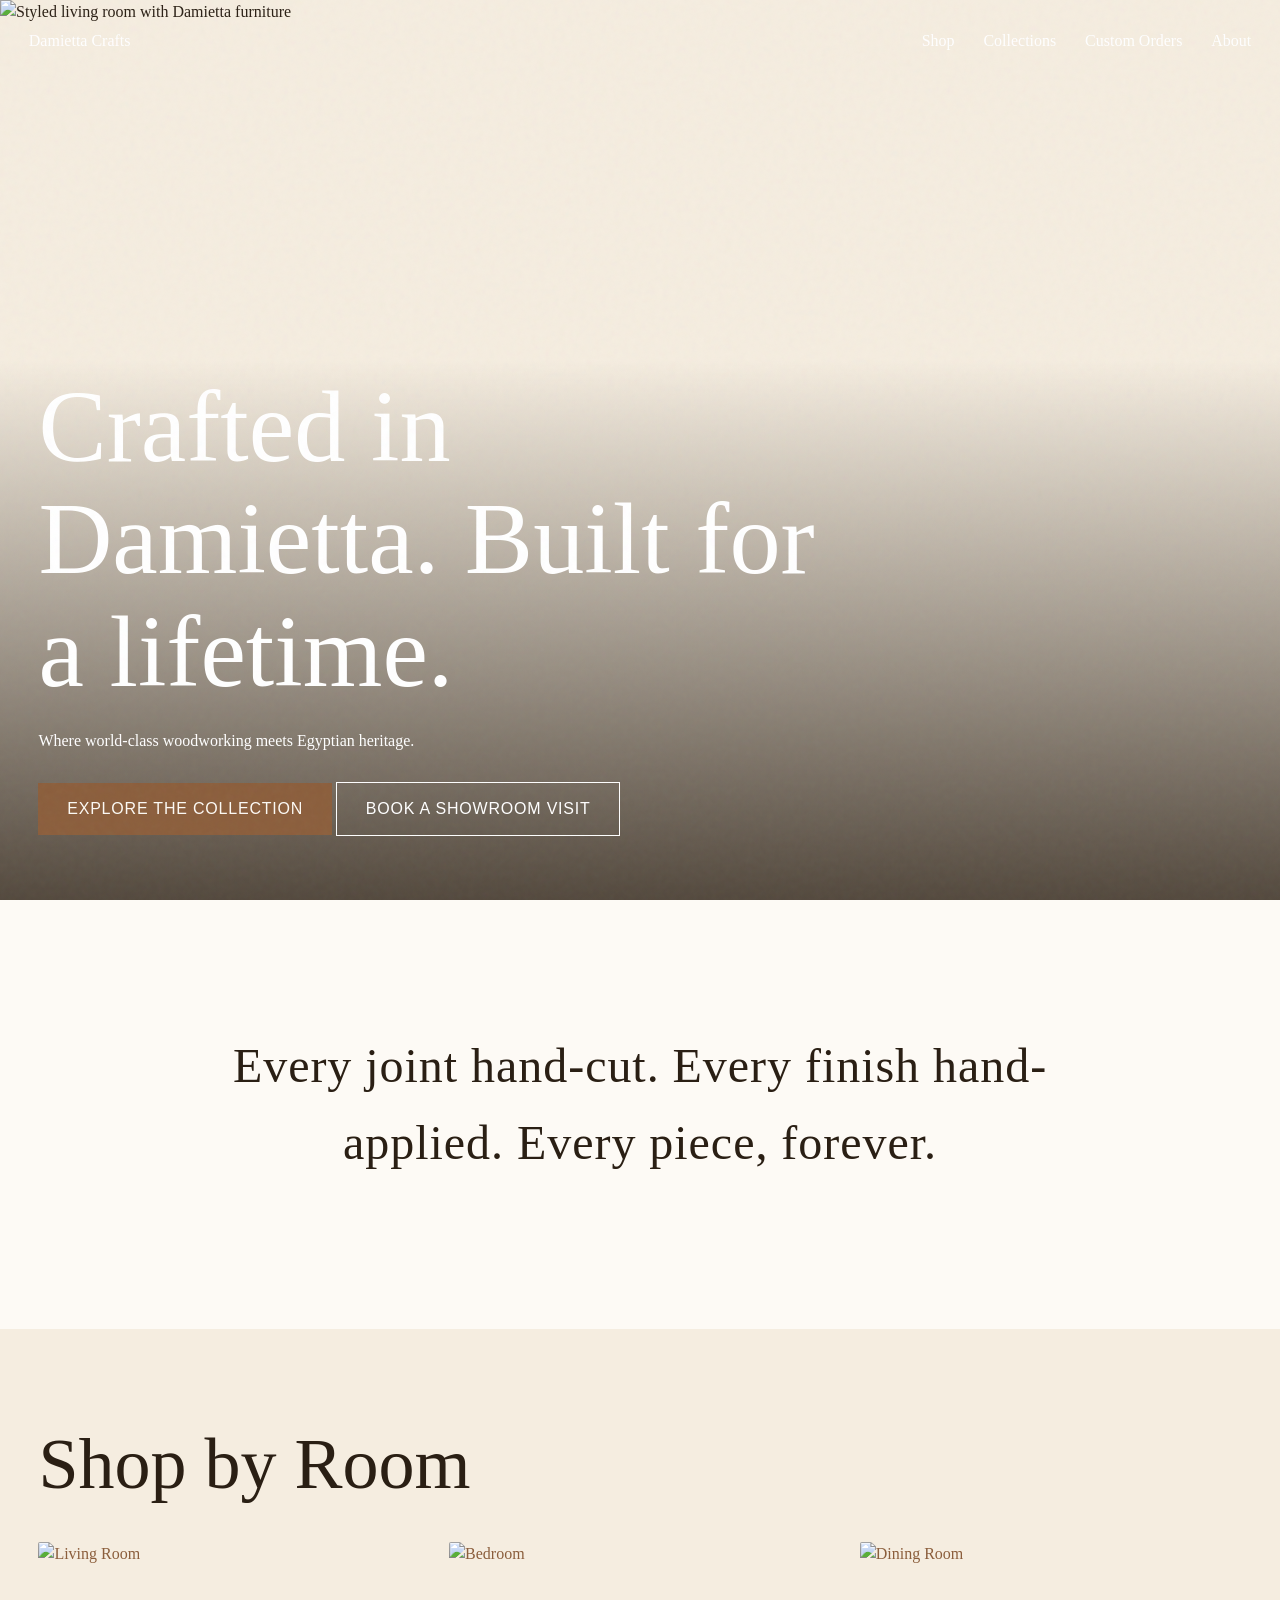
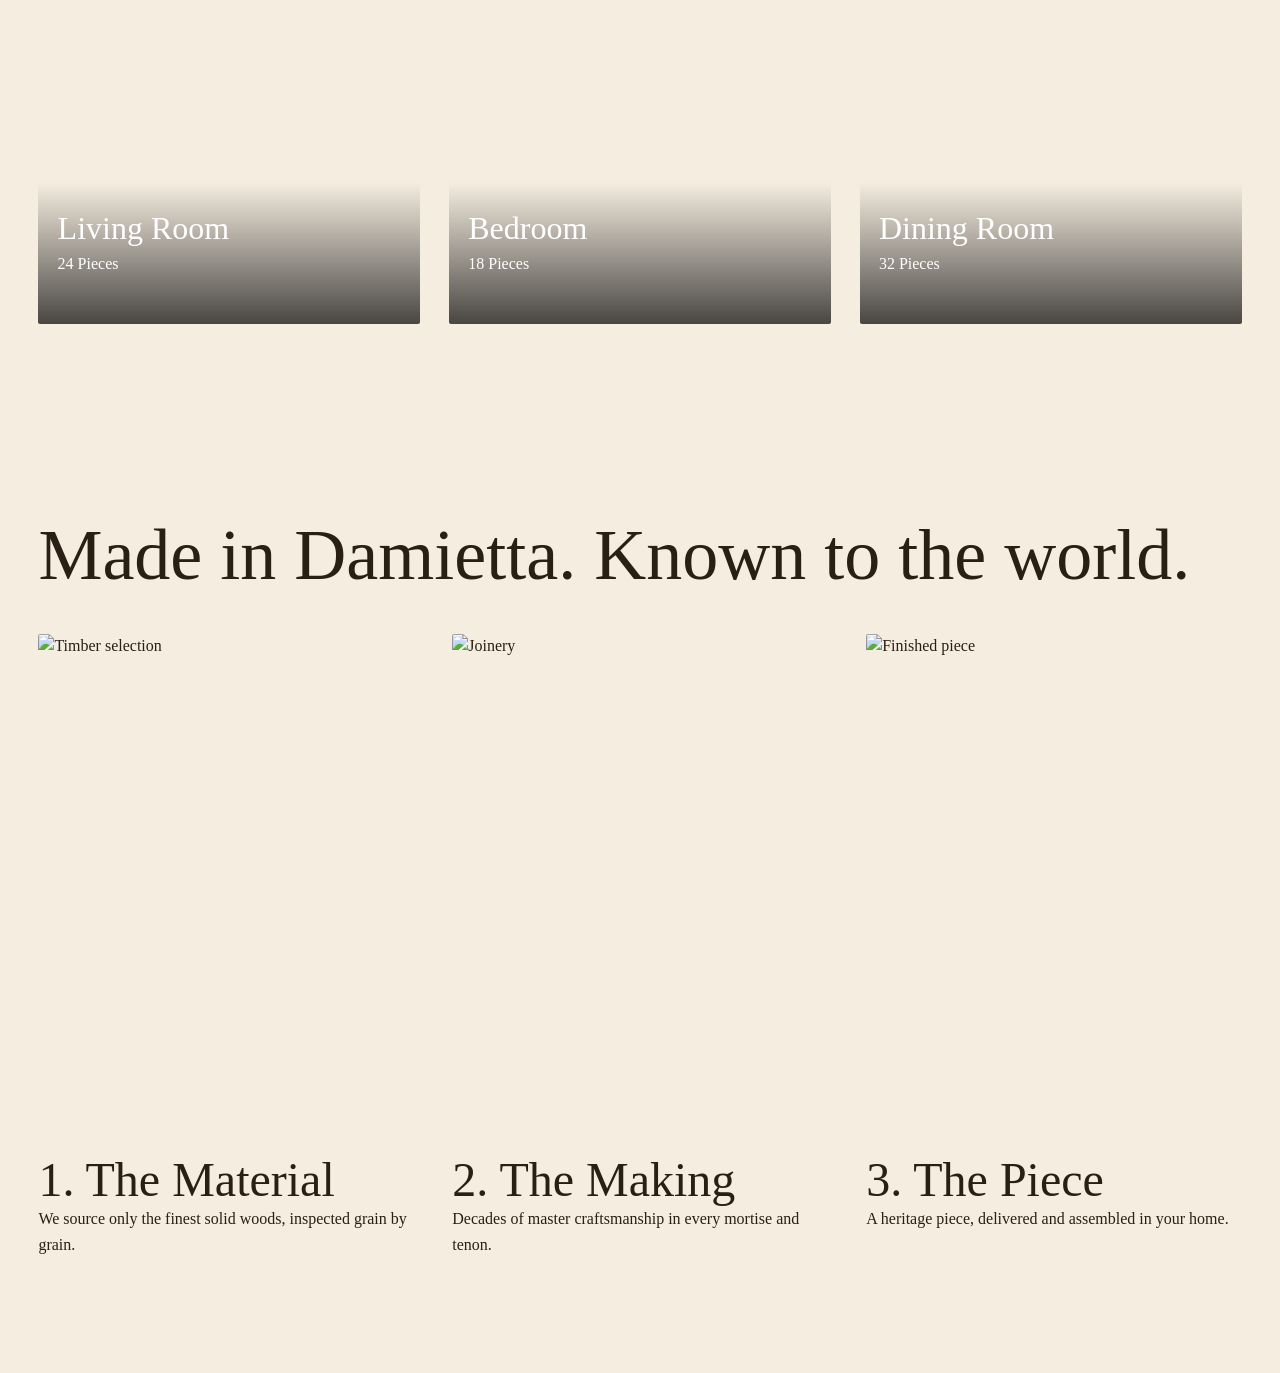
==== pages/index.html @ 462aa931 "Implement Damietta Heritage Design System - Built robust CSS custom property token system - Configur" ====
<!DOCTYPE html>
<html lang="en" dir="ltr">
<head>
  <meta charset="UTF-8">
  <meta name="viewport" content="width=device-width, initial-scale=1.0">
  <title>Damietta Heritage - Furniture Gallery</title>
  <link rel="stylesheet" href="../base.css">
  <link rel="stylesheet" href="../layout.css">
  <link rel="stylesheet" href="../components.css">
  <!-- Personality override example -->
  <link rel="stylesheet" href="../brand-personalities/artisan-heritage.css">
  <!-- RTL Support (Disabled by default, toggle dir="rtl" to enable) -->
  <link rel="stylesheet" href="../rtl.css">
  <style>
    /* Inline specific to index */
    .hero {
      min-height: 100vh;
      display: flex;
      flex-direction: column;
      justify-content: flex-end;
      position: relative;
      background-color: var(--color-background);
    }
    .hero__bg {
      position: absolute;
      top: 0; left: 0; width: 100%; height: 100%;
      object-fit: cover;
      z-index: 0;
    }
    .hero__overlay {
      position: absolute;
      top: 0; left: 0; width: 100%; height: 100%;
      background: linear-gradient(to top, rgba(42,31,20,0.8), rgba(42,31,20,0) 60%);
      z-index: 1;
    }
    .hero__content {
      position: relative;
      z-index: 2;
      padding-block-end: var(--space-16);
      color: #fff;
    }
    .hero__title {
      font-size: var(--text-display);
      margin-block-end: var(--space-4);
      max-width: 800px;
    }
    .brand-statement {
      background: var(--color-surface);
      text-align: center;
      padding-block: var(--space-32);
    }
    .brand-statement__text {
      font-family: var(--font-display);
      font-size: var(--text-3xl);
      letter-spacing: 0.02em;
      max-width: 900px;
      margin-inline: auto;
    }
    .craft-story {
      display: grid;
      gap: var(--space-8);
    }
    @media (min-width: 768px) {
      .craft-story {
        grid-template-columns: repeat(3, 1fr);
      }
    }
    .craft-story__step img {
      aspect-ratio: 3/4;
      object-fit: cover;
      border-radius: var(--radius-md);
      margin-block-end: var(--space-4);
    }
    .nav {
      position: absolute;
      top: 0; left: 0; width: 100%;
      z-index: 10;
      padding: var(--space-6);
      display: flex;
      justify-content: space-between;
      color: #fff;
    }
    .nav a {
      color: #fff;
    }
    .nav__links {
      display: flex;
      gap: var(--space-6);
    }
  </style>
</head>
<body>
  <nav class="nav">
    <div class="nav__logo">Damietta Crafts</div>
    <div class="nav__links">
      <a href="gallery.html">Shop</a>
      <a href="collections.html">Collections</a>
      <a href="custom-order.html">Custom Orders</a>
      <a href="about.html">About</a>
    </div>
  </nav>

  <header class="hero">
    <!-- LCP image should be preloaded, eager -->
    <img src="https://images.unsplash.com/photo-1600210492486-724fe5c67fb0?auto=format&fit=crop&q=80&w=2000" alt="Styled living room with Damietta furniture" class="hero__bg" loading="eager">
    <div class="hero__overlay"></div>
    <div class="container hero__content">
      <h1 class="hero__title">Crafted in Damietta. Built for a lifetime.</h1>
      <p class="hero__subtitle">Where world-class woodworking meets Egyptian heritage.</p>
      <div style="margin-top: var(--space-6)">
        <a href="gallery.html" class="btn">Explore the Collection</a>
        <a href="showroom.html" class="btn btn--outline" style="color:#fff; border-color:#fff">Book a Showroom Visit</a>
      </div>
    </div>
  </header>

  <section class="brand-statement">
    <div class="container">
      <p class="brand-statement__text">Every joint hand-cut. Every finish hand-applied. Every piece, forever.</p>
    </div>
  </section>

  <section class="section container">
    <h2 style="margin-bottom: var(--space-8)">Shop by Room</h2>
    <div class="grid grid--3-col">
      <a href="gallery.html?room=living" class="category-tile">
        <img src="https://images.unsplash.com/photo-1583847268964-b28dc8f51f92?auto=format&fit=crop&w=600" alt="Living Room" loading="lazy">
        <div class="category-tile__content">
          <h3 class="category-tile__title">Living Room</h3>
          <p>24 Pieces</p>
        </div>
      </a>
      <a href="gallery.html?room=bedroom" class="category-tile">
        <img src="https://images.unsplash.com/photo-1540518614846-7eded433c457?auto=format&fit=crop&w=600" alt="Bedroom" loading="lazy">
        <div class="category-tile__content">
          <h3 class="category-tile__title">Bedroom</h3>
          <p>18 Pieces</p>
        </div>
      </a>
      <a href="gallery.html?room=dining" class="category-tile">
        <img src="https://images.unsplash.com/photo-1617806118233-18e1c094f129?auto=format&fit=crop&w=600" alt="Dining Room" loading="lazy">
        <div class="category-tile__content">
          <h3 class="category-tile__title">Dining Room</h3>
          <p>32 Pieces</p>
        </div>
      </a>
    </div>
  </section>

  <section class="section container">
    <h2 style="margin-bottom: var(--space-8)">Made in Damietta. Known to the world.</h2>
    <div class="craft-story">
      <div class="craft-story__step">
        <img src="https://images.unsplash.com/photo-1563453392212-326f5e854473?auto=format&fit=crop&w=500" alt="Timber selection" loading="lazy">
        <h3>1. The Material</h3>
        <p>We source only the finest solid woods, inspected grain by grain.</p>
      </div>
      <div class="craft-story__step">
        <img src="https://images.unsplash.com/photo-1505069270275-c0817b3eb164?auto=format&fit=crop&w=500" alt="Joinery" loading="lazy">
        <h3>2. The Making</h3>
        <p>Decades of master craftsmanship in every mortise and tenon.</p>
      </div>
      <div class="craft-story__step">
        <img src="https://images.unsplash.com/photo-1594026112284-02bb6f3352fe?auto=format&fit=crop&w=500" alt="Finished piece" loading="lazy">
        <h3>3. The Piece</h3>
        <p>A heritage piece, delivered and assembled in your home.</p>
      </div>
    </div>
  </section>

</body>
</html>
---- base.css ----
/* base.css */
@import 'tokens.css';

*, *::before, *::after {
  box-sizing: border-box;
  margin: 0;
  padding: 0;
}

html {
  scroll-behavior: smooth;
  font-family: var(--font-body);
  color: var(--color-text-primary);
  background-color: var(--color-background);
  line-height: var(--lh-normal);
  -webkit-font-smoothing: antialiased;
  -moz-osx-font-smoothing: grayscale;
}

body {
  min-height: 100vh;
  text-align: start;
}

h1, h2, h3, h4, h5, h6 {
  font-family: var(--font-display);
  line-height: var(--lh-tight);
  font-weight: normal;
}

h1 { font-size: var(--text-display); }
h2 { font-size: var(--text-4xl); }
h3 { font-size: var(--text-3xl); }
h4 { font-size: var(--text-2xl); }
h5 { font-size: var(--text-xl); }
h6 { font-size: var(--text-lg); }

p {
  line-height: var(--lh-relaxed);
  margin-block-end: var(--space-4);
}

a {
  color: var(--color-accent);
  text-decoration: none;
  transition: color var(--dur-normal) var(--ease-out);
}

a:hover {
  color: var(--color-accent-hover);
}

img, picture, svg, video {
  display: block;
  max-width: 100%;
  height: auto;
}

button, input, select, textarea {
  font-family: inherit;
  font-size: 100%;
  background: none;
  border: none;
  color: inherit;
}

button {
  cursor: pointer;
}

::selection {
  background-color: var(--color-accent);
  color: var(--color-background);
}

::-webkit-scrollbar {
  width: 8px;
}

::-webkit-scrollbar-track {
  background: var(--color-background);
}

::-webkit-scrollbar-thumb {
  background: var(--color-border-strong);
  border-radius: var(--radius-pill);
}

::-webkit-scrollbar-thumb:hover {
  background: var(--color-text-muted);
}

/* Reduced Motion */
@media (prefers-reduced-motion: reduce) {
  *, *::before, *::after {
    animation-duration: 0.01ms !important;
    animation-iteration-count: 1 !important;
    transition-duration: 0.01ms !important;
    scroll-behavior: auto !important;
  }
}
---- layout.css ----
/* layout.css */
.container {
  width: 100%;
  max-width: 1440px;
  margin-inline: auto;
  padding-inline: var(--space-4);
}

@media (min-width: 768px) {
  .container {
    padding-inline: var(--space-8);
  }
}

.section {
  padding-block: var(--space-16);
}

@media (min-width: 768px) {
  .section {
    padding-block: var(--space-24);
  }
}

.section--large {
  padding-block: var(--space-24);
}

@media (min-width: 768px) {
  .section--large {
    padding-block: var(--space-32);
  }
}

.grid {
  display: grid;
  gap: var(--space-4);
}

@media (min-width: 768px) {
  .grid {
    gap: var(--space-6);
  }
}

.grid--2-col {
  grid-template-columns: 1fr;
}

@media (min-width: 768px) {
  .grid--2-col {
    grid-template-columns: repeat(2, 1fr);
  }
}

.grid--3-col {
  grid-template-columns: 1fr;
}

@media (min-width: 768px) {
  .grid--3-col {
    grid-template-columns: repeat(2, 1fr);
  }
}

@media (min-width: 1024px) {
  .grid--3-col {
    grid-template-columns: repeat(3, 1fr);
  }
}

.grid--4-col {
  grid-template-columns: repeat(2, 1fr);
}

@media (min-width: 768px) {
  .grid--4-col {
    grid-template-columns: repeat(3, 1fr);
  }
}

@media (min-width: 1024px) {
  .grid--4-col {
    grid-template-columns: repeat(4, 1fr);
  }
}

.flex {
  display: flex;
}

.flex--column {
  flex-direction: column;
}

.flex--center {
  align-items: center;
  justify-content: center;
}

.flex--between {
  justify-content: space-between;
}

.visually-hidden {
  position: absolute;
  width: 1px;
  height: 1px;
  padding: 0;
  margin: -1px;
  overflow: hidden;
  clip: rect(0, 0, 0, 0);
  white-space: nowrap;
  border-width: 0;
}
---- components.css ----
/* components.css */
/* Primary Button */
.btn {
  display: inline-flex;
  align-items: center;
  justify-content: center;
  padding: var(--space-3) var(--space-6);
  background-color: var(--color-accent);
  color: var(--color-surface);
  font-family: var(--font-label);
  font-size: var(--text-sm);
  text-transform: uppercase;
  letter-spacing: 0.05em;
  border-radius: var(--radius-pill);
  transition: background-color var(--dur-normal) var(--ease-out), transform var(--dur-normal) var(--ease-out);
  text-decoration: none;
}

.btn:hover {
  background-color: var(--color-accent-hover);
  transform: translateY(-2px);
  color: var(--color-surface);
}

.btn:focus-visible {
  outline: 2px solid var(--color-accent);
  outline-offset: 2px;
}

.btn--outline {
  background-color: transparent;
  color: var(--color-accent);
  border: 1px solid var(--color-border-strong);
}

.btn--outline:hover {
  background-color: var(--color-accent-subtle);
  color: var(--color-accent);
}

/* Product Card */
.product-card {
  position: relative;
  display: flex;
  flex-direction: column;
  background: var(--color-surface);
  border-radius: var(--radius-md);
  overflow: hidden;
  transition: transform var(--dur-pour) var(--ease-pour), box-shadow var(--dur-pour) var(--ease-pour);
}

.product-card:hover {
  transform: translateY(-4px);
  box-shadow: var(--shadow-hover);
}

.product-card__image-wrap {
  position: relative;
  aspect-ratio: 4/5;
  overflow: hidden;
  background-color: var(--color-background);
}

.product-card__image {
  width: 100%;
  height: 100%;
  object-fit: cover;
  transition: opacity var(--dur-pour) var(--ease-pour);
}

.product-card__image--alt {
  position: absolute;
  top: 0;
  left: 0;
  opacity: 0;
}

.product-card:hover .product-card__image--alt {
  opacity: 1;
}

.product-card:hover .product-card__image--main {
  opacity: 0;
}

.product-card__info {
  padding: var(--space-4);
}

.product-card__title {
  font-family: var(--font-display);
  font-size: var(--text-lg);
  margin-block-end: var(--space-1);
}

.product-card__material {
  font-size: var(--text-sm);
  color: var(--color-text-secondary);
  margin-block-end: var(--space-2);
}

.product-card__price {
  font-weight: bold;
  font-size: var(--text-base);
}

.product-card__badge {
  position: absolute;
  top: var(--space-3);
  left: var(--space-3);
  padding: var(--space-1) var(--space-3);
  background: var(--color-surface);
  font-size: var(--text-xs);
  font-family: var(--font-label);
  text-transform: uppercase;
  border-radius: var(--radius-pill);
  box-shadow: var(--shadow-sm);
}

.product-card__wishlist {
  position: absolute;
  top: var(--space-3);
  right: var(--space-3);
  width: 32px;
  height: 32px;
  border-radius: 50%;
  background: var(--color-surface);
  display: flex;
  align-items: center;
  justify-content: center;
  box-shadow: var(--shadow-sm);
  z-index: 2;
}

.product-card__quick-add {
  position: absolute;
  bottom: var(--space-3);
  left: 50%;
  transform: translateX(-50%) translateY(10px);
  opacity: 0;
  transition: all var(--dur-normal) var(--ease-out);
  width: calc(100% - var(--space-6));
}

.product-card:hover .product-card__quick-add {
  transform: translateX(-50%) translateY(0);
  opacity: 1;
}

@media (max-width: 767px) {
  .product-card__quick-add {
    position: static;
    transform: none;
    opacity: 1;
    width: 100%;
    margin-block-start: var(--space-3);
  }
}

/* Material Swatch Grid */
.swatch-grid {
  display: flex;
  gap: var(--space-2);
  flex-wrap: wrap;
}

.swatch-item {
  position: relative;
  width: 40px;
  height: 40px;
  border-radius: var(--radius-pill);
  overflow: hidden;
  border: 2px solid transparent;
  cursor: pointer;
  transition: transform var(--dur-fast) var(--ease-out), border-color var(--dur-fast);
}

.swatch-item:hover {
  transform: scale(1.1);
}

.swatch-item[aria-checked="true"] {
  border-color: var(--color-accent);
}

.swatch-item img {
  width: 100%;
  height: 100%;
  object-fit: cover;
}

/* Dimension Diagram */
.dimension-diagram {
  background: var(--color-surface);
  border: 1px solid var(--color-border);
  border-radius: var(--radius-md);
  padding: var(--space-4);
}

.dimension-diagram svg {
  width: 100%;
  height: auto;
  stroke: var(--color-text-primary);
}

/* Room Scene Gallery */
.room-gallery {
  display: grid;
  grid-template-columns: repeat(2, 1fr);
  gap: var(--space-2);
}

@media (min-width: 768px) {
  .room-gallery {
    grid-template-columns: repeat(4, 1fr);
    gap: var(--space-4);
  }
}

.room-gallery__item {
  position: relative;
  overflow: hidden;
  border-radius: var(--radius-md);
}

.room-gallery__item img {
  width: 100%;
  height: 100%;
  object-fit: cover;
  transition: transform var(--dur-slow) var(--ease-out);
}

.room-gallery__item:hover img {
  transform: scale(1.05);
}

.room-gallery__overlay {
  position: absolute;
  bottom: 0;
  left: 0;
  width: 100%;
  padding: var(--space-4);
  background: linear-gradient(to top, rgba(0,0,0,0.6), transparent);
  color: white;
  transform: translateY(100%);
  transition: transform var(--dur-normal) var(--ease-out);
}

.room-gallery__item:hover .room-gallery__overlay {
  transform: translateY(0);
}

/* Testimonial Card */
.testimonial-card {
  background: var(--color-surface);
  padding: var(--space-6);
  border-radius: var(--radius-lg);
  box-shadow: var(--shadow-sm);
}

.testimonial-card__quote {
  font-family: var(--font-display);
  font-size: var(--text-xl);
  margin-block-end: var(--space-4);
  line-height: var(--lh-snug);
}

.testimonial-card__author {
  display: flex;
  align-items: center;
  gap: var(--space-3);
}

/* Sticky Cart Bar */
.sticky-cart-bar {
  position: fixed;
  bottom: 0;
  left: 0;
  width: 100%;
  background: var(--color-surface-raised);
  padding: var(--space-3) var(--space-4);
  box-shadow: 0 -4px 16px rgba(0,0,0,0.1);
  transform: translateY(100%);
  transition: transform var(--dur-normal) var(--ease-out);
  z-index: 50;
  display: flex;
  align-items: center;
  justify-content: space-between;
}

.sticky-cart-bar.is-visible {
  transform: translateY(0);
}

/* Category Tile */
.category-tile {
  position: relative;
  border-radius: var(--radius-lg);
  overflow: hidden;
  aspect-ratio: 1;
}

.category-tile img {
  width: 100%;
  height: 100%;
  object-fit: cover;
  transition: transform var(--dur-slow) var(--ease-out);
}

.category-tile:hover img {
  transform: scale(1.04);
}

.category-tile__content {
  position: absolute;
  bottom: 0;
  left: 0;
  width: 100%;
  padding: var(--space-6) var(--space-4);
  background: linear-gradient(to top, rgba(0,0,0,0.7) 0%, transparent 100%);
  color: #fff;
}

.category-tile__title {
  font-family: var(--font-display);
  font-size: var(--text-2xl);
  margin-block-end: var(--space-1);
}

/* Consultation Widget */
.consult-widget {
  position: fixed;
  bottom: var(--space-6);
  right: var(--space-6);
  background: #25D366; /* WhatsApp Green */
  color: white;
  border-radius: var(--radius-pill);
  padding: var(--space-3) var(--space-4);
  display: flex;
  align-items: center;
  gap: var(--space-2);
  box-shadow: var(--shadow-lg);
  z-index: 40;
  text-decoration: none;
  font-family: var(--font-label);
  font-size: var(--text-sm);
}

/* Review Card */
.review-card {
  padding-block: var(--space-6);
  border-bottom: 1px solid var(--color-border);
}

.review-card__header {
  display: flex;
  justify-content: space-between;
  margin-block-end: var(--space-2);
}

.review-card__stars {
  color: var(--color-accent);
}

.review-card__reply {
  margin-block-start: var(--space-4);
  padding: var(--space-4);
  background: var(--color-surface);
  border-radius: var(--radius-md);
  border-inline-start: 4px solid var(--color-accent);
}
---- brand-personalities/artisan-heritage.css ----
/* brand-personalities/artisan-heritage.css */

:root {
  /* Colors */
  --color-background: #F5EDE0; /* Warm parchment */
  --color-surface: #FDFAF5; /* Soft cream card */
  --color-text-primary: #2A1F14; /* Deep warm brown */
  --color-text-secondary: #6B5340; /* Warm middle brown */
  --color-accent: #8B5E3C; /* Rich clay-terracotta */
  --color-accent-hover: #6E4A2E;
  --color-border: #E0D0C0; /* Warm light division */
  --color-wood-warm: #C4884A; /* Warm walnut highlight */

  /* Typography */
  --font-display: "Playfair Display", "Cormorant Garamond", serif;
  --font-body: "Source Serif 4", "Lato", serif;
  --font-arabic: "Amiri", serif;

  /* Form/Structure */
  --radius-xs: 0;
  --radius-sm: 0;
  --radius-md: 2px;
  --radius-lg: 2px;
  --radius-pill: 0;

  /* Spacing Multiplier Approach (CSS logic representation) */
  --space-1: calc(4px * 1.2);
  --space-2: calc(8px * 1.2);
  --space-3: calc(12px * 1.2);
  --space-4: calc(16px * 1.2);
  --space-6: calc(24px * 1.2);
  --space-8: calc(32px * 1.2);

  /* Shadows */
  --shadow-sm: 0 4px 12px rgba(42, 31, 20, 0.08);
  --shadow-hover: 0 24px 64px rgba(42, 31, 20, 0.15), 0 4px 12px rgba(42, 31, 20, 0.08);

  /* Motion */
  --dur-normal: 350ms;
  --dur-pour: 450ms;
  --ease-pour: cubic-bezier(0.22, 1, 0.36, 1);
}

/* Texture Overlays specific to this personality */
body::before {
  content: "";
  position: fixed;
  top: 0; left: 0; width: 100%; height: 100%;
  pointer-events: none;
  z-index: 9999;
  background-image: url("data:image/svg+xml,%3Csvg viewBox='0 0 200 200' xmlns='http://www.w3.org/2000/svg'%3E%3Cfilter id='noiseFilter'%3E%3CfeTurbulence type='fractalNoise' baseFrequency='0.65' numOctaves='3' stitchTiles='stitch'/%3E%3C/filter%3E%3Crect width='100%25' height='100%25' filter='url(%23noiseFilter)' opacity='0.04'/%3E%3C/svg%3E");
}
---- rtl.css ----
/* rtl.css */

[dir="rtl"] {
  text-align: start;
  font-family: var(--font-arabic), var(--font-body);
}

[dir="rtl"] h1, [dir="rtl"] h2, [dir="rtl"] h3, [dir="rtl"] h4, [dir="rtl"] h5, [dir="rtl"] h6 {
  font-family: var(--font-arabic), var(--font-display);
}

[dir="rtl"] .product-card__badge {
  left: auto;
  right: var(--space-3);
}

[dir="rtl"] .product-card__wishlist {
  right: auto;
  left: var(--space-3);
}

[dir="rtl"] .review-card__reply {
  border-inline-start: 4px solid var(--color-accent);
  border-inline-end: none;
}

[dir="rtl"] .consult-widget {
  right: auto;
  left: var(--space-6);
}

[dir="rtl"] .breadcrumb__separator {
  transform: scaleX(-1);
  display: inline-block;
}

/* Base adjustment for Arabic */
[dir="rtl"] body {
  font-size: 105%;
  line-height: 1.8; /* Descenders need vertical space */
}

/* Make sure logical properties are used appropriately where we didn't in components */
/* e.g., margin-left -> margin-inline-start, but we've avoided left/right largely except for absolute positioning */

/* RTL Nav shift */
[dir="rtl"] .nav__logo {
  margin-inline-end: auto;
  margin-inline-start: 0;
}
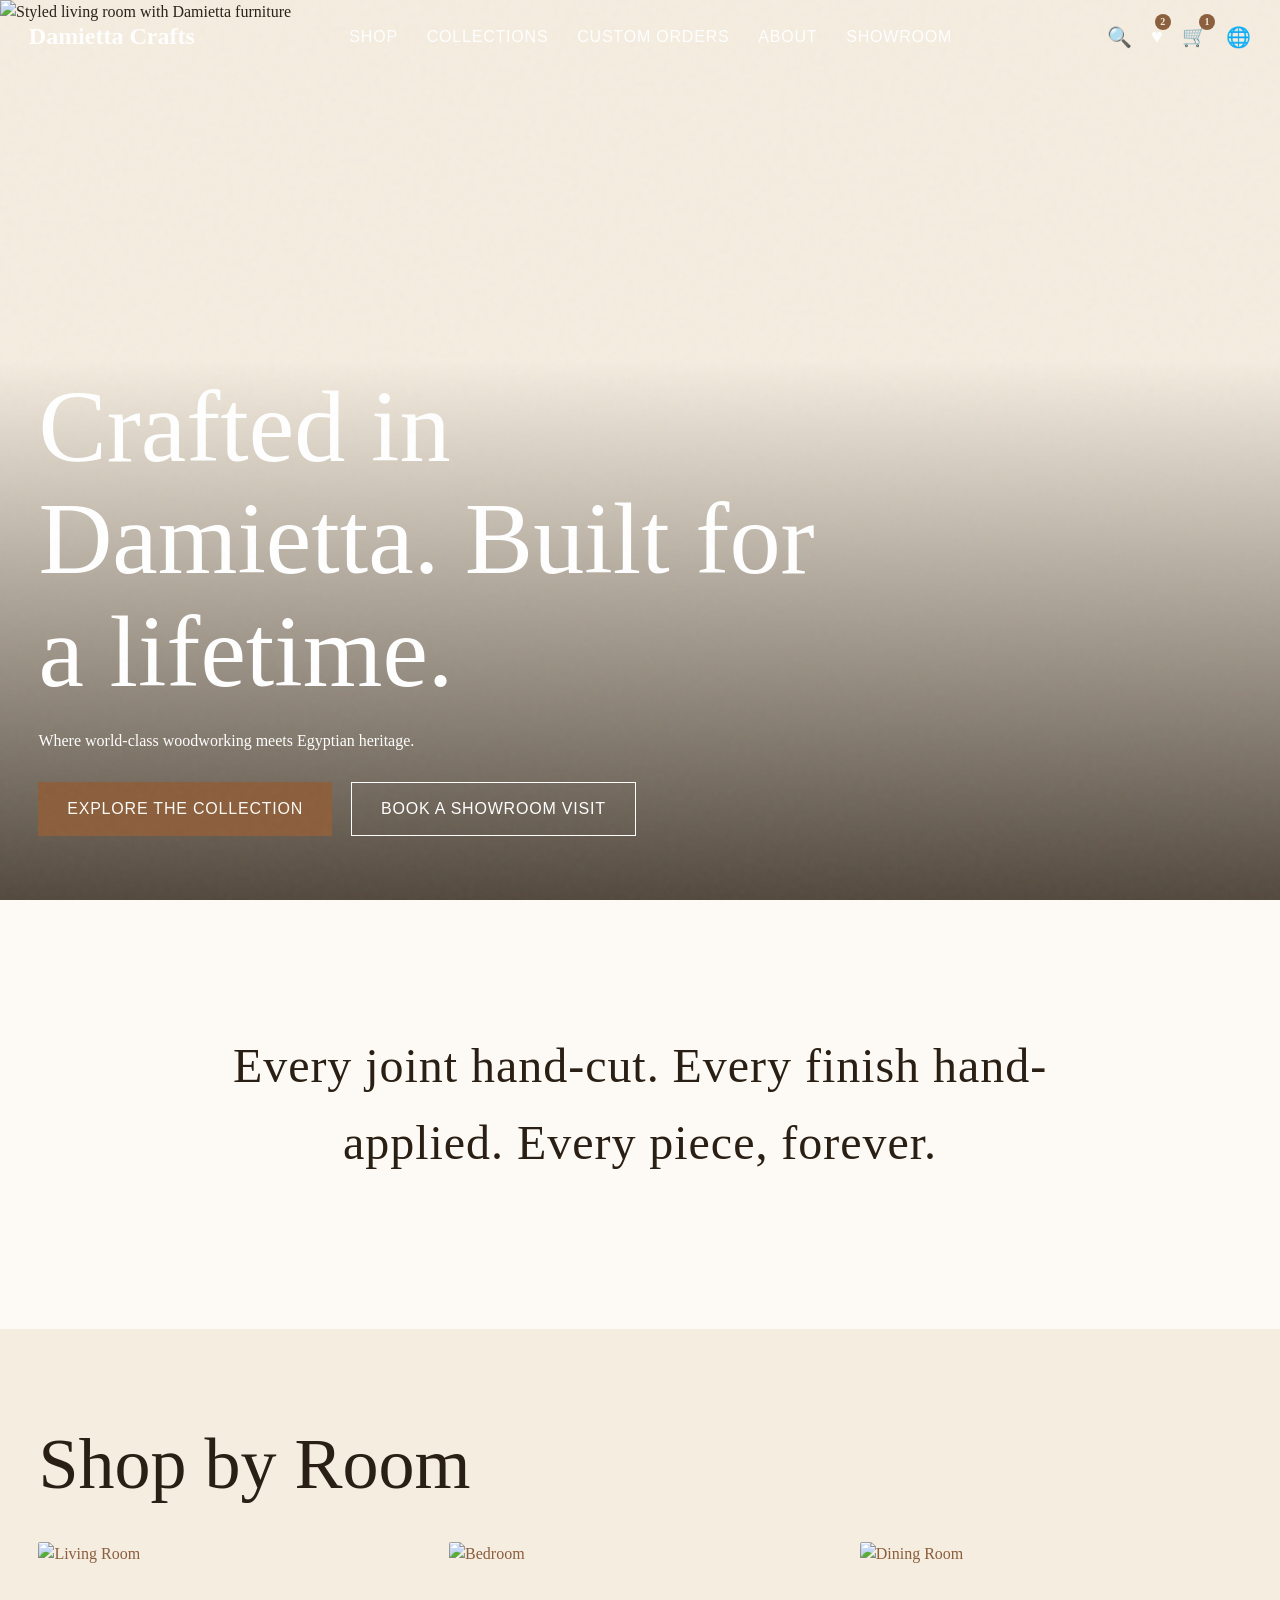
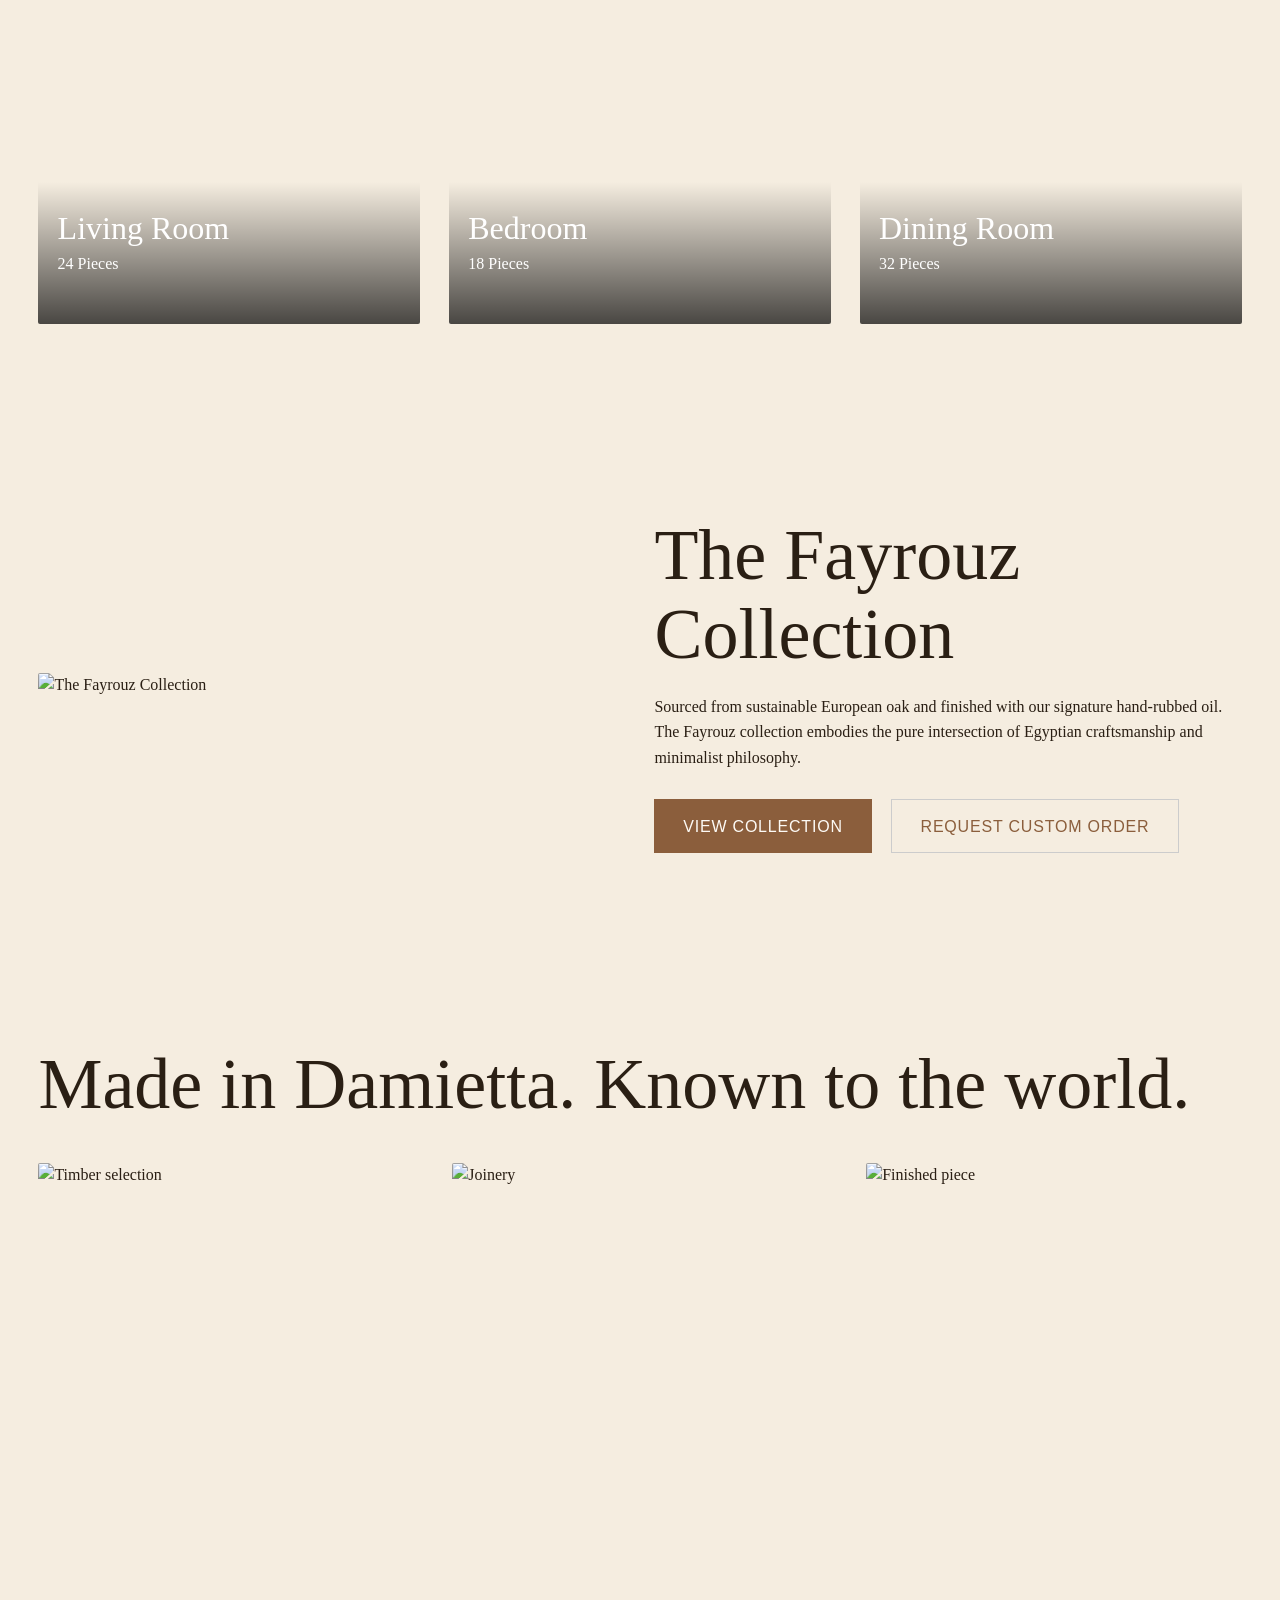
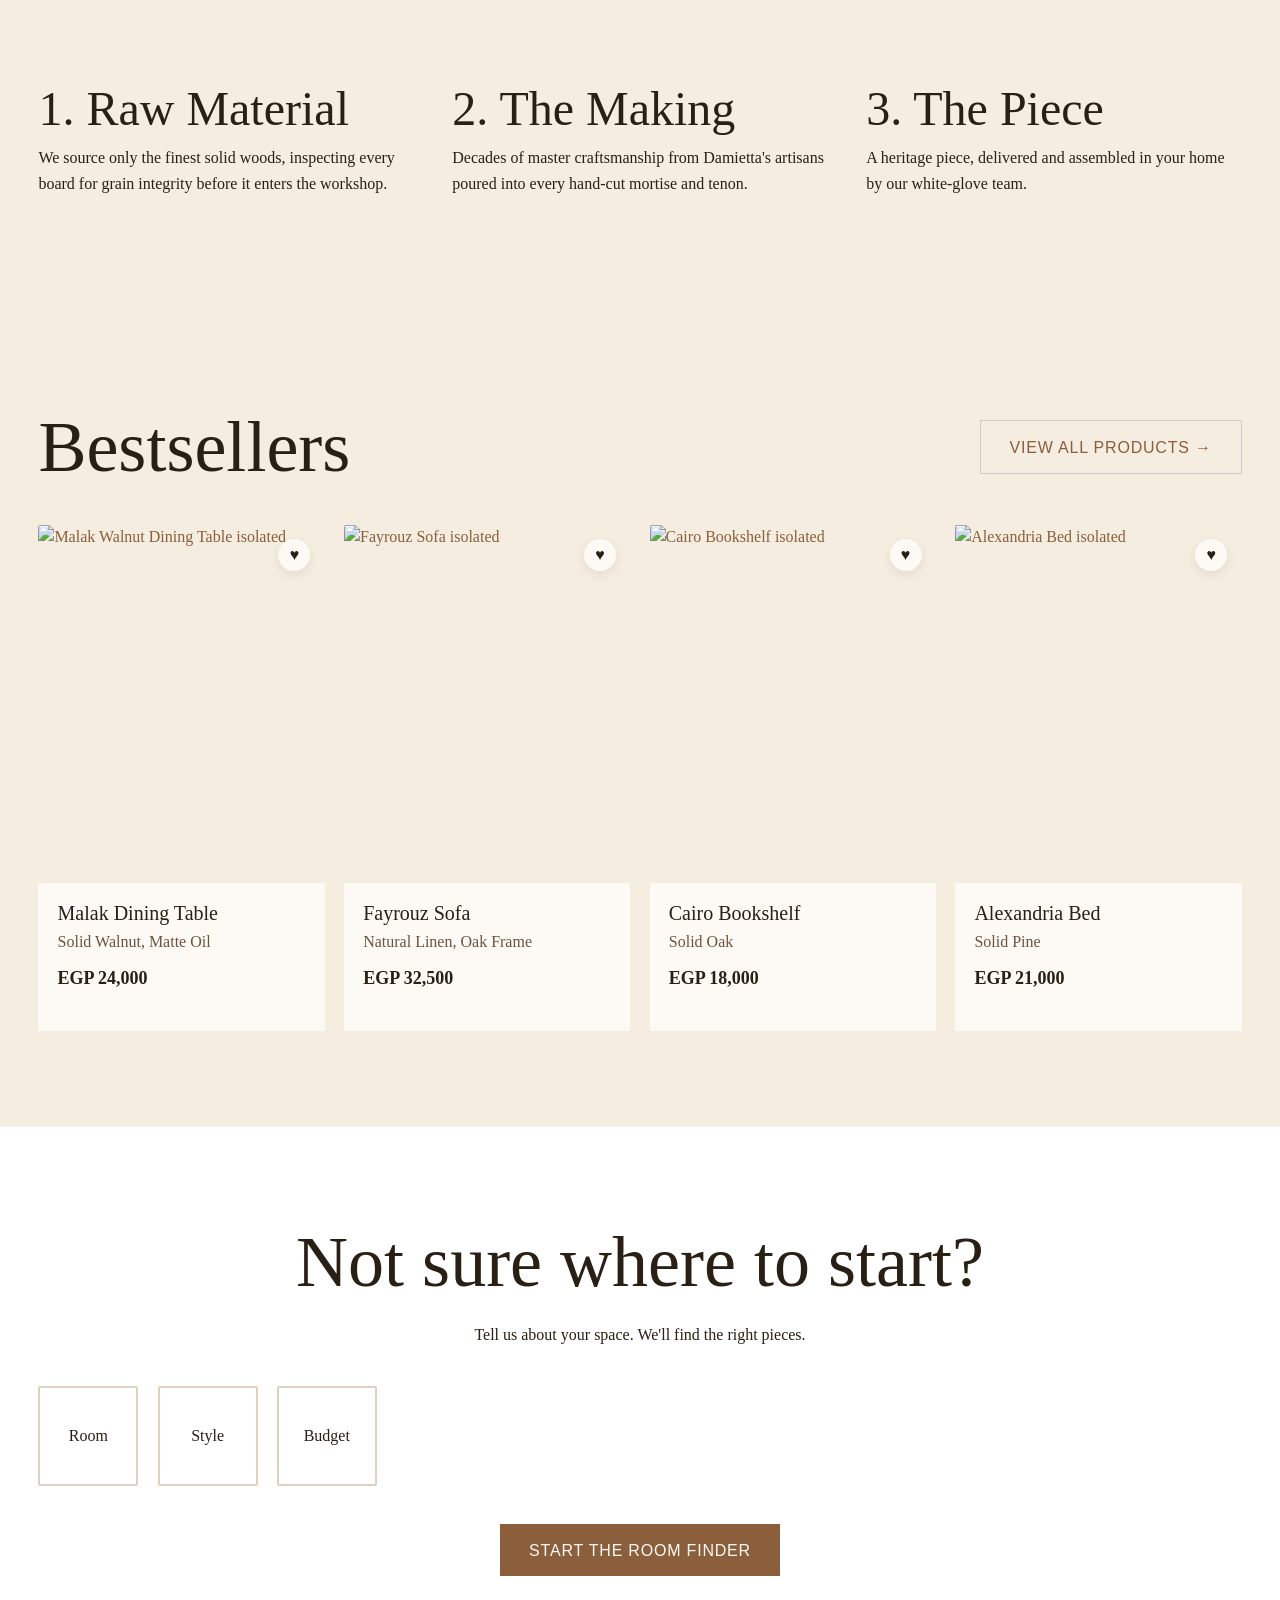
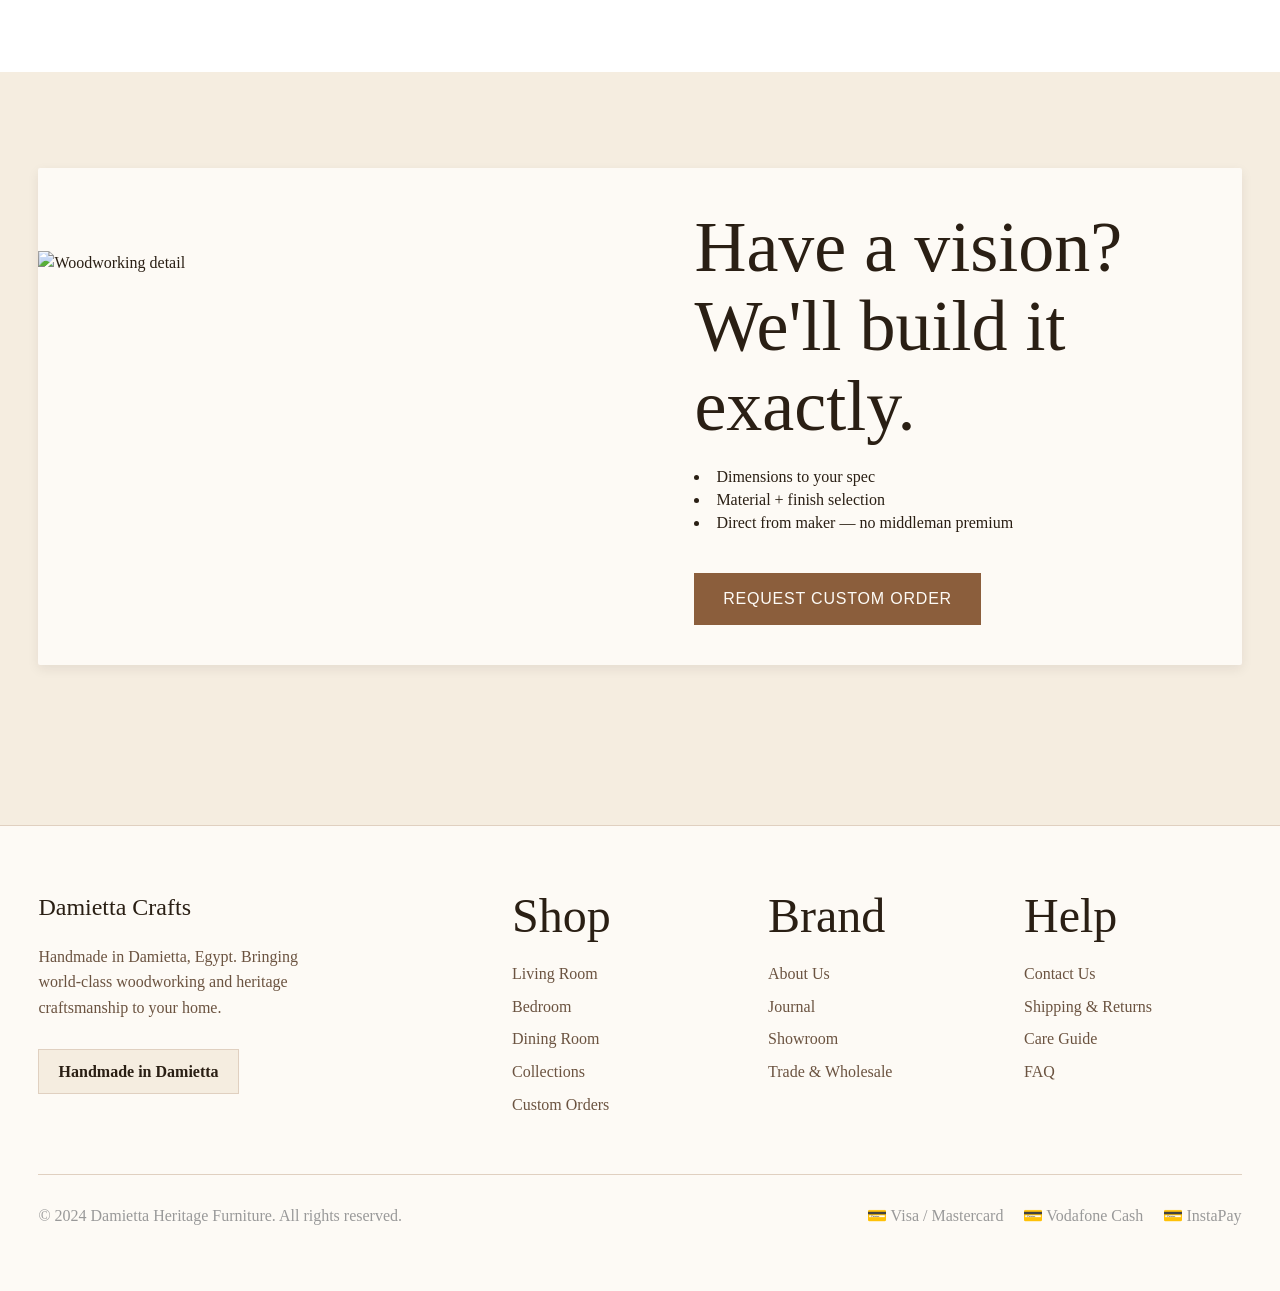
==== commit ad0a9557: "Fix topbar, footers, index page content and replace inline styles - Updated components.css with `.to" ====
--- a/pages/index.html
+++ b/pages/index.html
@@ -7,12 +7,9 @@
   <link rel="stylesheet" href="../base.css">
   <link rel="stylesheet" href="../layout.css">
   <link rel="stylesheet" href="../components.css">
-  <!-- Personality override example -->
   <link rel="stylesheet" href="../brand-personalities/artisan-heritage.css">
-  <!-- RTL Support (Disabled by default, toggle dir="rtl" to enable) -->
   <link rel="stylesheet" href="../rtl.css">
   <style>
-    /* Inline specific to index */
     .hero {
       min-height: 100vh;
       display: flex;
@@ -71,43 +68,45 @@
       border-radius: var(--radius-md);
       margin-block-end: var(--space-4);
     }
-    .nav {
-      position: absolute;
-      top: 0; left: 0; width: 100%;
-      z-index: 10;
-      padding: var(--space-6);
-      display: flex;
-      justify-content: space-between;
-      color: #fff;
-    }
-    .nav a {
-      color: #fff;
-    }
-    .nav__links {
-      display: flex;
-      gap: var(--space-6);
-    }
   </style>
 </head>
 <body>
-  <nav class="nav">
-    <div class="nav__logo">Damietta Crafts</div>
-    <div class="nav__links">
+  <nav class="top-nav top-nav--transparent">
+    <div class="top-nav__logo">
+      <a href="index.html">Damietta Crafts</a>
+    </div>
+    <div class="top-nav__links">
       <a href="gallery.html">Shop</a>
       <a href="collections.html">Collections</a>
       <a href="custom-order.html">Custom Orders</a>
       <a href="about.html">About</a>
+      <a href="showroom.html">Showroom</a>
+    </div>
+    <div class="top-nav__actions">
+      <button class="top-nav__action" aria-label="Search">🔍</button>
+      <a href="#" class="top-nav__action" aria-label="Wishlist">
+        ♥
+        <span class="top-nav__action-badge">2</span>
+      </a>
+      <a href="#" class="top-nav__action" aria-label="Cart">
+        🛒
+        <span class="top-nav__action-badge">1</span>
+      </a>
+      <button class="top-nav__action" aria-label="Toggle Language" onclick="document.documentElement.dir = document.documentElement.dir === 'rtl' ? 'ltr' : 'rtl';">🌐</button>
     </div>
   </nav>
 
   <header class="hero">
-    <!-- LCP image should be preloaded, eager -->
-    <img src="https://images.unsplash.com/photo-1600210492486-724fe5c67fb0?auto=format&fit=crop&q=80&w=2000" alt="Styled living room with Damietta furniture" class="hero__bg" loading="eager">
+    <picture>
+      <source srcset="https://images.unsplash.com/photo-1600210492486-724fe5c67fb0?auto=format&fit=crop&q=80&w=2000&fm=avif" type="image/avif">
+      <source srcset="https://images.unsplash.com/photo-1600210492486-724fe5c67fb0?auto=format&fit=crop&q=80&w=2000&fm=webp" type="image/webp">
+      <img src="https://images.unsplash.com/photo-1600210492486-724fe5c67fb0?auto=format&fit=crop&q=80&w=2000" alt="Styled living room with Damietta furniture" class="hero__bg" loading="eager">
+    </picture>
     <div class="hero__overlay"></div>
     <div class="container hero__content">
       <h1 class="hero__title">Crafted in Damietta. Built for a lifetime.</h1>
-      <p class="hero__subtitle">Where world-class woodworking meets Egyptian heritage.</p>
-      <div style="margin-top: var(--space-6)">
+      <p class="u-text-lg u-mb-6">Where world-class woodworking meets Egyptian heritage.</p>
+      <div class="u-flex u-gap-4">
         <a href="gallery.html" class="btn">Explore the Collection</a>
         <a href="showroom.html" class="btn btn--outline" style="color:#fff; border-color:#fff">Book a Showroom Visit</a>
       </div>
@@ -121,24 +120,36 @@
   </section>
 
   <section class="section container">
-    <h2 style="margin-bottom: var(--space-8)">Shop by Room</h2>
+    <h2 class="u-mb-8">Shop by Room</h2>
     <div class="grid grid--3-col">
       <a href="gallery.html?room=living" class="category-tile">
-        <img src="https://images.unsplash.com/photo-1583847268964-b28dc8f51f92?auto=format&fit=crop&w=600" alt="Living Room" loading="lazy">
+        <picture>
+          <source srcset="https://images.unsplash.com/photo-1583847268964-b28dc8f51f92?auto=format&fit=crop&w=600&fm=avif" type="image/avif">
+          <source srcset="https://images.unsplash.com/photo-1583847268964-b28dc8f51f92?auto=format&fit=crop&w=600&fm=webp" type="image/webp">
+          <img src="https://images.unsplash.com/photo-1583847268964-b28dc8f51f92?auto=format&fit=crop&w=600" alt="Living Room" loading="lazy">
+        </picture>
         <div class="category-tile__content">
           <h3 class="category-tile__title">Living Room</h3>
           <p>24 Pieces</p>
         </div>
       </a>
       <a href="gallery.html?room=bedroom" class="category-tile">
-        <img src="https://images.unsplash.com/photo-1540518614846-7eded433c457?auto=format&fit=crop&w=600" alt="Bedroom" loading="lazy">
+        <picture>
+          <source srcset="https://images.unsplash.com/photo-1540518614846-7eded433c457?auto=format&fit=crop&w=600&fm=avif" type="image/avif">
+          <source srcset="https://images.unsplash.com/photo-1540518614846-7eded433c457?auto=format&fit=crop&w=600&fm=webp" type="image/webp">
+          <img src="https://images.unsplash.com/photo-1540518614846-7eded433c457?auto=format&fit=crop&w=600" alt="Bedroom" loading="lazy">
+        </picture>
         <div class="category-tile__content">
           <h3 class="category-tile__title">Bedroom</h3>
           <p>18 Pieces</p>
         </div>
       </a>
       <a href="gallery.html?room=dining" class="category-tile">
-        <img src="https://images.unsplash.com/photo-1617806118233-18e1c094f129?auto=format&fit=crop&w=600" alt="Dining Room" loading="lazy">
+        <picture>
+          <source srcset="https://images.unsplash.com/photo-1617806118233-18e1c094f129?auto=format&fit=crop&w=600&fm=avif" type="image/avif">
+          <source srcset="https://images.unsplash.com/photo-1617806118233-18e1c094f129?auto=format&fit=crop&w=600&fm=webp" type="image/webp">
+          <img src="https://images.unsplash.com/photo-1617806118233-18e1c094f129?auto=format&fit=crop&w=600" alt="Dining Room" loading="lazy">
+        </picture>
         <div class="category-tile__content">
           <h3 class="category-tile__title">Dining Room</h3>
           <p>32 Pieces</p>
@@ -148,25 +159,248 @@
   </section>
 
   <section class="section container">
-    <h2 style="margin-bottom: var(--space-8)">Made in Damietta. Known to the world.</h2>
+    <div class="grid grid--2-col u-items-center">
+      <picture>
+        <source srcset="https://images.unsplash.com/photo-1555041469-a586c61ea9bc?auto=format&fit=crop&w=800&fm=avif" type="image/avif">
+        <source srcset="https://images.unsplash.com/photo-1555041469-a586c61ea9bc?auto=format&fit=crop&w=800&fm=webp" type="image/webp">
+        <img src="https://images.unsplash.com/photo-1555041469-a586c61ea9bc?auto=format&fit=crop&w=800" alt="The Fayrouz Collection" loading="lazy" class="u-w-full" style="border-radius: var(--radius-lg)">
+      </picture>
+      <div>
+        <h2 class="u-mb-4">The Fayrouz Collection</h2>
+        <p class="u-mb-6">Sourced from sustainable European oak and finished with our signature hand-rubbed oil. The Fayrouz collection embodies the pure intersection of Egyptian craftsmanship and minimalist philosophy.</p>
+        <div class="u-flex u-gap-4">
+          <a href="collections.html" class="btn">View Collection</a>
+          <a href="custom-order.html" class="btn btn--outline">Request Custom Order</a>
+        </div>
+      </div>
+    </div>
+  </section>
+
+  <section class="section container">
+    <h2 class="u-mb-8">Made in Damietta. Known to the world.</h2>
     <div class="craft-story">
       <div class="craft-story__step">
-        <img src="https://images.unsplash.com/photo-1563453392212-326f5e854473?auto=format&fit=crop&w=500" alt="Timber selection" loading="lazy">
-        <h3>1. The Material</h3>
-        <p>We source only the finest solid woods, inspected grain by grain.</p>
+        <picture>
+          <source srcset="https://images.unsplash.com/photo-1563453392212-326f5e854473?auto=format&fit=crop&w=500&fm=avif" type="image/avif">
+          <source srcset="https://images.unsplash.com/photo-1563453392212-326f5e854473?auto=format&fit=crop&w=500&fm=webp" type="image/webp">
+          <img src="https://images.unsplash.com/photo-1563453392212-326f5e854473?auto=format&fit=crop&w=500" alt="Timber selection" loading="lazy">
+        </picture>
+        <h3 class="u-mb-2">1. Raw Material</h3>
+        <p>We source only the finest solid woods, inspecting every board for grain integrity before it enters the workshop.</p>
       </div>
       <div class="craft-story__step">
-        <img src="https://images.unsplash.com/photo-1505069270275-c0817b3eb164?auto=format&fit=crop&w=500" alt="Joinery" loading="lazy">
-        <h3>2. The Making</h3>
-        <p>Decades of master craftsmanship in every mortise and tenon.</p>
+        <picture>
+          <source srcset="https://images.unsplash.com/photo-1505069270275-c0817b3eb164?auto=format&fit=crop&w=500&fm=avif" type="image/avif">
+          <source srcset="https://images.unsplash.com/photo-1505069270275-c0817b3eb164?auto=format&fit=crop&w=500&fm=webp" type="image/webp">
+          <img src="https://images.unsplash.com/photo-1505069270275-c0817b3eb164?auto=format&fit=crop&w=500" alt="Joinery" loading="lazy">
+        </picture>
+        <h3 class="u-mb-2">2. The Making</h3>
+        <p>Decades of master craftsmanship from Damietta's artisans poured into every hand-cut mortise and tenon.</p>
       </div>
       <div class="craft-story__step">
-        <img src="https://images.unsplash.com/photo-1594026112284-02bb6f3352fe?auto=format&fit=crop&w=500" alt="Finished piece" loading="lazy">
-        <h3>3. The Piece</h3>
-        <p>A heritage piece, delivered and assembled in your home.</p>
-      </div>
-    </div>
-  </section>
-
+        <picture>
+          <source srcset="https://images.unsplash.com/photo-1594026112284-02bb6f3352fe?auto=format&fit=crop&w=500&fm=avif" type="image/avif">
+          <source srcset="https://images.unsplash.com/photo-1594026112284-02bb6f3352fe?auto=format&fit=crop&w=500&fm=webp" type="image/webp">
+          <img src="https://images.unsplash.com/photo-1594026112284-02bb6f3352fe?auto=format&fit=crop&w=500" alt="Finished piece" loading="lazy">
+        </picture>
+        <h3 class="u-mb-2">3. The Piece</h3>
+        <p>A heritage piece, delivered and assembled in your home by our white-glove team.</p>
+      </div>
+    </div>
+  </section>
+
+  <section class="section container">
+    <div class="u-flex u-justify-between u-items-center u-mb-8">
+      <h2>Bestsellers</h2>
+      <a href="gallery.html" class="btn btn--outline">View All Products →</a>
+    </div>
+    <div class="product-grid">
+      <!-- Card 1 -->
+      <article class="product-card">
+        <span class="product-card__badge" style="border-top: 3px solid var(--material-walnut)">Solid Walnut</span>
+        <button class="product-card__wishlist" aria-label="Add to wishlist">♥</button>
+        <a href="product.html" class="product-card__image-wrap" aria-label="View Malak Walnut Dining Table">
+          <picture>
+            <source srcset="https://images.unsplash.com/photo-1577140917170-285929fb55b7?auto=format&fit=crop&w=400&fm=avif" type="image/avif">
+            <img src="https://images.unsplash.com/photo-1577140917170-285929fb55b7?auto=format&fit=crop&w=400" alt="Malak Walnut Dining Table isolated" class="product-card__image product-card__image--main" loading="lazy">
+          </picture>
+          <picture>
+            <source srcset="https://images.unsplash.com/photo-1604578762246-41134e37f9cc?auto=format&fit=crop&w=400&fm=avif" type="image/avif">
+            <img src="https://images.unsplash.com/photo-1604578762246-41134e37f9cc?auto=format&fit=crop&w=400" alt="Malak Walnut Dining Table in room scene" class="product-card__image product-card__image--alt" loading="lazy">
+          </picture>
+        </a>
+        <div class="product-card__info">
+          <h3 class="product-card__title">Malak Dining Table</h3>
+          <p class="product-card__material">Solid Walnut, Matte Oil</p>
+          <p class="product-card__price">EGP 24,000</p>
+          <button class="btn product-card__quick-add">Quick View</button>
+        </div>
+      </article>
+      <!-- Card 2 -->
+      <article class="product-card">
+        <span class="product-card__badge" style="border-top: 3px solid var(--fabric-linen)">Linen</span>
+        <button class="product-card__wishlist" aria-label="Add to wishlist">♥</button>
+        <a href="product.html" class="product-card__image-wrap" aria-label="View Fayrouz Sofa">
+          <picture>
+            <source srcset="https://images.unsplash.com/photo-1555041469-a586c61ea9bc?auto=format&fit=crop&w=400&fm=avif" type="image/avif">
+            <img src="https://images.unsplash.com/photo-1555041469-a586c61ea9bc?auto=format&fit=crop&w=400" alt="Fayrouz Sofa isolated" class="product-card__image product-card__image--main" loading="lazy">
+          </picture>
+          <picture>
+            <source srcset="https://images.unsplash.com/photo-1493663284031-b7e3aefcae8e?auto=format&fit=crop&w=400&fm=avif" type="image/avif">
+            <img src="https://images.unsplash.com/photo-1493663284031-b7e3aefcae8e?auto=format&fit=crop&w=400" alt="Fayrouz Sofa in room scene" class="product-card__image product-card__image--alt" loading="lazy">
+          </picture>
+        </a>
+        <div class="product-card__info">
+          <h3 class="product-card__title">Fayrouz Sofa</h3>
+          <p class="product-card__material">Natural Linen, Oak Frame</p>
+          <p class="product-card__price">EGP 32,500</p>
+          <button class="btn product-card__quick-add">Quick View</button>
+        </div>
+      </article>
+      <!-- Card 3 -->
+      <article class="product-card">
+        <span class="product-card__badge" style="border-top: 3px solid var(--material-oak)">Solid Oak</span>
+        <button class="product-card__wishlist" aria-label="Add to wishlist">♥</button>
+        <a href="product.html" class="product-card__image-wrap" aria-label="View Cairo Bookshelf">
+          <picture>
+            <source srcset="https://images.unsplash.com/photo-1594620302200-9a762244a156?auto=format&fit=crop&w=400&fm=avif" type="image/avif">
+            <img src="https://images.unsplash.com/photo-1594620302200-9a762244a156?auto=format&fit=crop&w=400" alt="Cairo Bookshelf isolated" class="product-card__image product-card__image--main" loading="lazy">
+          </picture>
+          <picture>
+            <source srcset="https://images.unsplash.com/photo-1507149833265-60c372daea22?auto=format&fit=crop&w=400&fm=avif" type="image/avif">
+            <img src="https://images.unsplash.com/photo-1507149833265-60c372daea22?auto=format&fit=crop&w=400" alt="Cairo Bookshelf in room scene" class="product-card__image product-card__image--alt" loading="lazy">
+          </picture>
+        </a>
+        <div class="product-card__info">
+          <h3 class="product-card__title">Cairo Bookshelf</h3>
+          <p class="product-card__material">Solid Oak</p>
+          <p class="product-card__price">EGP 18,000</p>
+          <button class="btn product-card__quick-add">Quick View</button>
+        </div>
+      </article>
+      <!-- Card 4 -->
+      <article class="product-card">
+        <span class="product-card__badge" style="border-top: 3px solid var(--material-pine)">Solid Pine</span>
+        <button class="product-card__wishlist" aria-label="Add to wishlist">♥</button>
+        <a href="product.html" class="product-card__image-wrap" aria-label="View Alexandria Bed">
+          <picture>
+            <source srcset="https://images.unsplash.com/photo-1505693314120-0d443867891c?auto=format&fit=crop&w=400&fm=avif" type="image/avif">
+            <img src="https://images.unsplash.com/photo-1505693314120-0d443867891c?auto=format&fit=crop&w=400" alt="Alexandria Bed isolated" class="product-card__image product-card__image--main" loading="lazy">
+          </picture>
+          <picture>
+            <source srcset="https://images.unsplash.com/photo-1505693416388-ac5ce068fe85?auto=format&fit=crop&w=400&fm=avif" type="image/avif">
+            <img src="https://images.unsplash.com/photo-1505693416388-ac5ce068fe85?auto=format&fit=crop&w=400" alt="Alexandria Bed in room scene" class="product-card__image product-card__image--alt" loading="lazy">
+          </picture>
+        </a>
+        <div class="product-card__info">
+          <h3 class="product-card__title">Alexandria Bed</h3>
+          <p class="product-card__material">Solid Pine</p>
+          <p class="product-card__price">EGP 21,000</p>
+          <button class="btn product-card__quick-add">Quick View</button>
+        </div>
+      </article>
+    </div>
+  </section>
+
+  <section class="section" style="background-color: var(--color-surface-raised)">
+    <div class="container u-text-center">
+      <h2 class="u-mb-4">Not sure where to start?</h2>
+      <p class="u-mb-8">Tell us about your space. We'll find the right pieces.</p>
+      <div class="u-flex u-justify-center u-gap-4 u-mb-8">
+        <div style="width: 100px; height: 100px; border: 2px solid var(--color-border); display: flex; align-items: center; justify-content: center; border-radius: var(--radius-md)">Room</div>
+        <div style="width: 100px; height: 100px; border: 2px solid var(--color-border); display: flex; align-items: center; justify-content: center; border-radius: var(--radius-md)">Style</div>
+        <div style="width: 100px; height: 100px; border: 2px solid var(--color-border); display: flex; align-items: center; justify-content: center; border-radius: var(--radius-md)">Budget</div>
+      </div>
+      <a href="room-builder.html" class="btn">Start the Room Finder</a>
+    </div>
+  </section>
+
+  <section class="section container">
+    <div class="grid grid--2-col u-items-center form-card" style="padding: 0; overflow: hidden;">
+      <picture>
+        <source srcset="https://images.unsplash.com/photo-1611149454157-b45281ea62cd?auto=format&fit=crop&w=600&fm=avif" type="image/avif">
+        <img src="https://images.unsplash.com/photo-1611149454157-b45281ea62cd?auto=format&fit=crop&w=600" alt="Woodworking detail" loading="lazy" class="u-aspect-16-9" style="height: 100%;">
+      </picture>
+      <div style="padding: var(--space-10)">
+        <h2 class="u-mb-4">Have a vision? We'll build it exactly.</h2>
+        <ul class="u-mb-8" style="list-style-position: inside;">
+          <li>Dimensions to your spec</li>
+          <li>Material + finish selection</li>
+          <li>Direct from maker — no middleman premium</li>
+        </ul>
+        <a href="custom-order.html" class="btn">Request Custom Order</a>
+      </div>
+    </div>
+  </section>
+
+  <!-- Footer -->
+  <footer class="footer">
+    <div class="container">
+      <div class="footer__grid">
+        <div>
+          <div class="footer__title">Damietta Crafts</div>
+          <p class="u-text-secondary u-mb-6" style="max-width: 300px;">Handmade in Damietta, Egypt. Bringing world-class woodworking and heritage craftsmanship to your home.</p>
+          <div class="footer__badge">Handmade in Damietta</div>
+        </div>
+        <div>
+          <h3 class="u-mb-4">Shop</h3>
+          <ul class="footer__link-list">
+            <li><a href="gallery.html?room=living">Living Room</a></li>
+            <li><a href="gallery.html?room=bedroom">Bedroom</a></li>
+            <li><a href="gallery.html?room=dining">Dining Room</a></li>
+            <li><a href="collections.html">Collections</a></li>
+            <li><a href="custom-order.html">Custom Orders</a></li>
+          </ul>
+        </div>
+        <div>
+          <h3 class="u-mb-4">Brand</h3>
+          <ul class="footer__link-list">
+            <li><a href="about.html">About Us</a></li>
+            <li><a href="journal.html">Journal</a></li>
+            <li><a href="showroom.html">Showroom</a></li>
+            <li><a href="contact.html">Trade & Wholesale</a></li>
+          </ul>
+        </div>
+        <div>
+          <h3 class="u-mb-4">Help</h3>
+          <ul class="footer__link-list">
+            <li><a href="contact.html">Contact Us</a></li>
+            <li><a href="#">Shipping & Returns</a></li>
+            <li><a href="#">Care Guide</a></li>
+            <li><a href="#">FAQ</a></li>
+          </ul>
+        </div>
+      </div>
+      <div class="footer__bottom">
+        <div>&copy; 2024 Damietta Heritage Furniture. All rights reserved.</div>
+        <div class="u-flex u-gap-4">
+          <span>💳 Visa / Mastercard</span>
+          <span>💳 Vodafone Cash</span>
+          <span>💳 InstaPay</span>
+        </div>
+      </div>
+    </div>
+  </footer>
+
+  <nav class="mobile-tab-bar">
+    <a href="index.html" class="mobile-tab-bar__item is-active">
+      <span class="mobile-tab-bar__icon">🏠</span>
+      <span>Home</span>
+    </a>
+    <a href="gallery.html" class="mobile-tab-bar__item">
+      <span class="mobile-tab-bar__icon">🛋️</span>
+      <span>Shop</span>
+    </a>
+    <a href="room-builder.html" class="mobile-tab-bar__item">
+      <span class="mobile-tab-bar__icon">✨</span>
+      <span>Quiz</span>
+    </a>
+    <a href="#" class="mobile-tab-bar__item">
+      <span class="mobile-tab-bar__icon">🛒</span>
+      <span>Cart (1)</span>
+    </a>
+  </nav>
+
+  <script src="../main.js"></script>
 </body>
 </html>
--- a/components.css
+++ b/components.css
@@ -368,4 +368,256 @@
   background: var(--color-surface);
   border-radius: var(--radius-md);
   border-inline-start: 4px solid var(--color-accent);
-}+}
+/* Top Navigation */
+.top-nav {
+  position: relative;
+  z-index: 50;
+  padding: var(--space-4) var(--space-6);
+  background-color: var(--color-surface);
+  border-bottom: 1px solid var(--color-border);
+  display: flex;
+  justify-content: space-between;
+  align-items: center;
+}
+
+.top-nav--transparent {
+  position: absolute;
+  top: 0;
+  left: 0;
+  width: 100%;
+  background-color: transparent;
+  border-bottom: none;
+  color: #fff;
+}
+
+.top-nav__logo a {
+  font-family: var(--font-display);
+  font-size: var(--text-xl);
+  font-weight: bold;
+  color: inherit;
+  text-decoration: none;
+}
+
+.top-nav__links {
+  display: none;
+  gap: var(--space-6);
+}
+
+@media (min-width: 768px) {
+  .top-nav__links {
+    display: flex;
+  }
+}
+
+.top-nav__links a {
+  color: inherit;
+  font-family: var(--font-label);
+  font-size: var(--text-sm);
+  text-transform: uppercase;
+  letter-spacing: 0.05em;
+  text-decoration: none;
+  transition: opacity var(--dur-normal);
+}
+
+.top-nav__links a:hover {
+  opacity: 0.7;
+}
+
+.top-nav__actions {
+  display: flex;
+  gap: var(--space-4);
+}
+
+.top-nav__action {
+  background: none;
+  border: none;
+  color: inherit;
+  font-size: var(--text-lg);
+  cursor: pointer;
+  display: flex;
+  align-items: center;
+  position: relative;
+}
+
+.top-nav__action-badge {
+  position: absolute;
+  top: -8px;
+  right: -8px;
+  background-color: var(--color-accent);
+  color: var(--color-background);
+  font-size: 10px;
+  width: 16px;
+  height: 16px;
+  border-radius: 50%;
+  display: flex;
+  align-items: center;
+  justify-content: center;
+  font-weight: bold;
+}
+
+/* Footer */
+.footer {
+  background-color: var(--color-surface);
+  border-top: 1px solid var(--color-border);
+  padding-block: var(--space-16);
+  margin-block-start: var(--space-16);
+}
+
+.footer__grid {
+  display: grid;
+  gap: var(--space-8);
+}
+
+@media (min-width: 768px) {
+  .footer__grid {
+    grid-template-columns: 2fr 1fr 1fr 1fr;
+  }
+}
+
+.footer__title {
+  font-family: var(--font-display);
+  font-size: var(--text-xl);
+  margin-block-end: var(--space-4);
+}
+
+.footer__link-list {
+  list-style: none;
+  padding: 0;
+  margin: 0;
+}
+
+.footer__link-list li {
+  margin-block-end: var(--space-2);
+}
+
+.footer__link-list a {
+  color: var(--color-text-secondary);
+  text-decoration: none;
+  transition: color var(--dur-normal);
+}
+
+.footer__link-list a:hover {
+  color: var(--color-accent);
+}
+
+.footer__bottom {
+  margin-block-start: var(--space-12);
+  padding-block-start: var(--space-6);
+  border-top: 1px solid var(--color-border);
+  display: flex;
+  flex-direction: column;
+  gap: var(--space-4);
+  align-items: center;
+  color: var(--color-text-muted);
+  font-size: var(--text-sm);
+}
+
+@media (min-width: 768px) {
+  .footer__bottom {
+    flex-direction: row;
+    justify-content: space-between;
+  }
+}
+
+.footer__badge {
+  display: inline-flex;
+  align-items: center;
+  gap: var(--space-2);
+  padding: var(--space-2) var(--space-4);
+  background-color: var(--color-background);
+  border: 1px solid var(--color-border);
+  border-radius: var(--radius-pill);
+  font-weight: bold;
+  color: var(--color-text-primary);
+}
+
+/* Mobile Bottom Tab Bar */
+.mobile-tab-bar {
+  display: flex;
+  position: fixed;
+  bottom: 0;
+  left: 0;
+  width: 100%;
+  background-color: var(--color-surface);
+  border-top: 1px solid var(--color-border);
+  z-index: 100;
+  justify-content: space-around;
+  padding-block: var(--space-2);
+  padding-bottom: calc(var(--space-2) + env(safe-area-inset-bottom));
+}
+
+@media (min-width: 768px) {
+  .mobile-tab-bar {
+    display: none;
+  }
+}
+
+.mobile-tab-bar__item {
+  display: flex;
+  flex-direction: column;
+  align-items: center;
+  color: var(--color-text-secondary);
+  text-decoration: none;
+  font-size: 10px;
+  gap: 4px;
+}
+
+.mobile-tab-bar__item.is-active {
+  color: var(--color-accent);
+}
+
+.mobile-tab-bar__icon {
+  font-size: 20px;
+}
+
+/* Utility Classes */
+.u-text-center { text-align: center; }
+.u-mb-2 { margin-block-end: var(--space-2); }
+.u-mb-4 { margin-block-end: var(--space-4); }
+.u-mb-6 { margin-block-end: var(--space-6); }
+.u-mb-8 { margin-block-end: var(--space-8); }
+.u-mt-4 { margin-block-start: var(--space-4); }
+.u-mt-6 { margin-block-start: var(--space-6); }
+.u-mt-8 { margin-block-start: var(--space-8); }
+.u-w-full { width: 100%; }
+.u-text-secondary { color: var(--color-text-secondary); }
+.u-font-bold { font-weight: bold; }
+.u-flex { display: flex; }
+.u-items-center { align-items: center; }
+.u-gap-2 { gap: var(--space-2); }
+.u-gap-4 { gap: var(--space-4); }
+.u-justify-between { justify-content: space-between; }
+.u-max-w-md { max-width: 600px; margin-inline: auto; }
+.u-max-w-lg { max-width: 800px; margin-inline: auto; }
+.u-max-w-xl { max-width: 1000px; margin-inline: auto; }
+
+/* Aspect Ratios */
+.u-aspect-16-9 { aspect-ratio: 16 / 9; object-fit: cover; }
+.u-aspect-4-3 { aspect-ratio: 4 / 3; object-fit: cover; }
+.u-aspect-square { aspect-ratio: 1 / 1; object-fit: cover; }
+
+/* Forms */
+.form-card {
+  background: var(--color-surface);
+  padding: var(--space-8);
+  border-radius: var(--radius-lg);
+  box-shadow: var(--shadow-sm);
+}
+.form-group { margin-block-end: var(--space-4); }
+.form-label { display: block; font-family: var(--font-label); font-size: var(--text-sm); margin-block-end: var(--space-2); font-weight: bold; }
+.form-input { width: 100%; border: 1px solid var(--color-border); padding: var(--space-3); border-radius: var(--radius-sm); font-family: var(--font-body); background-color: var(--color-background); color: var(--color-text-primary); transition: border-color 0.2s; }
+.form-input:focus { outline: none; border-color: var(--color-accent); }
+
+/* Bestsellers Grid / Common product grids */
+.product-grid {
+  display: grid;
+  grid-template-columns: repeat(2, 1fr);
+  gap: var(--space-4);
+}
+
+@media (min-width: 1024px) {
+  .product-grid {
+    grid-template-columns: repeat(4, 1fr);
+  }
+}
